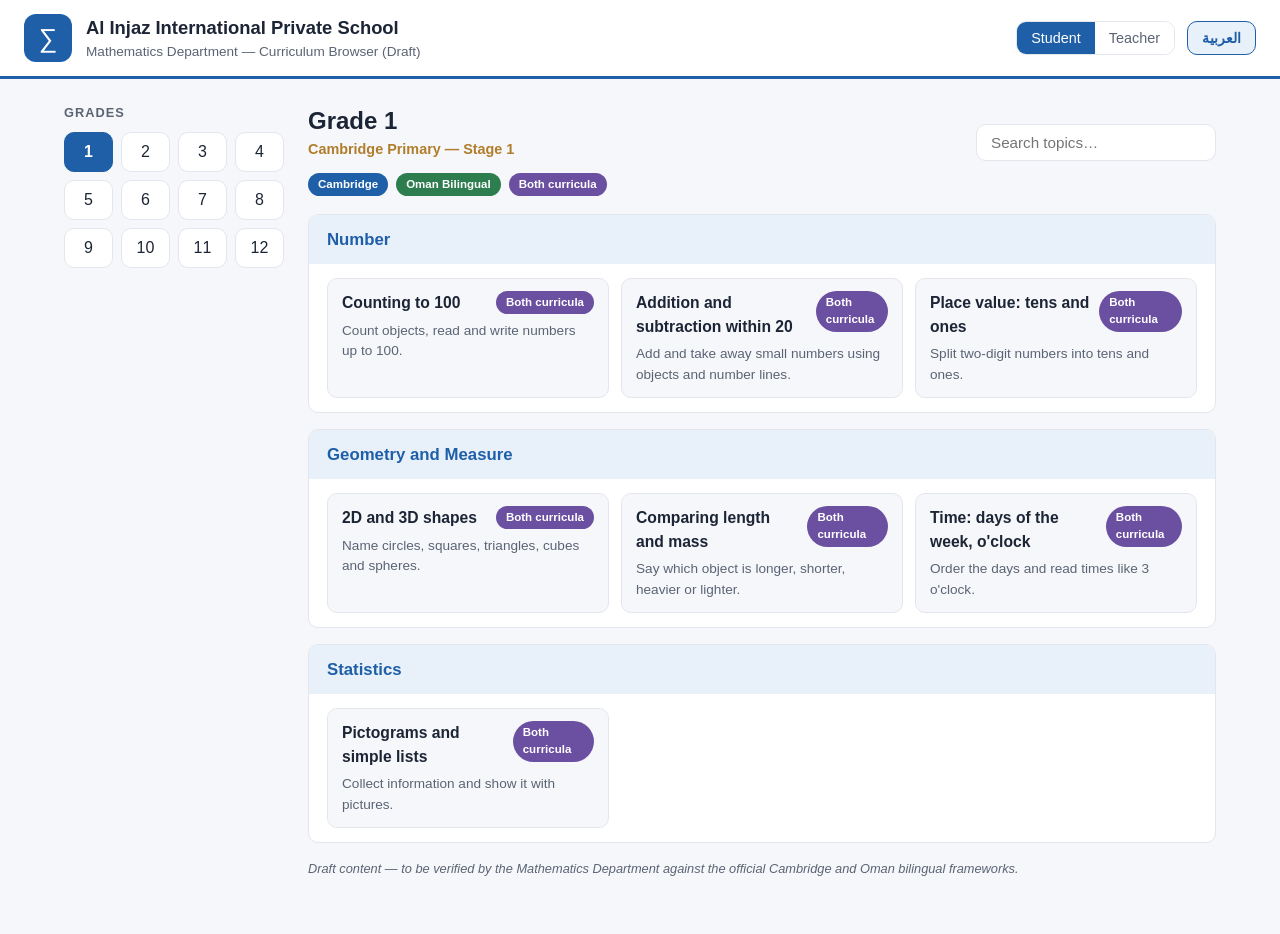
==== index.html @ 55287f1b "Add bilingual math curriculum browser (v0.1) Static EN/AR curriculum browser for grades 1-12 with Ca" ====
<!DOCTYPE html>
<html lang="en" dir="ltr">
<head>
  <meta charset="UTF-8">
  <meta name="viewport" content="width=device-width, initial-scale=1.0">
  <title>AlIPS Math Curriculum</title>
  <link rel="stylesheet" href="styles.css">
</head>
<body>
  <header class="topbar">
    <div class="brand">
      <div class="brand-mark">∑</div>
      <div class="brand-text">
        <h1 data-i18n="schoolName"></h1>
        <p data-i18n="appSubtitle"></p>
      </div>
    </div>
    <div class="controls">
      <div class="view-toggle" role="group" aria-label="View mode">
        <button id="view-student" class="toggle-btn active" data-i18n="studentView"></button>
        <button id="view-teacher" class="toggle-btn" data-i18n="teacherView"></button>
      </div>
      <button id="lang-toggle" class="lang-btn" aria-label="Switch language"></button>
    </div>
  </header>

  <div class="layout">
    <nav class="grade-nav" aria-label="Grades">
      <h2 data-i18n="grades"></h2>
      <ul id="grade-list"></ul>
    </nav>

    <main class="content">
      <div class="content-header">
        <div>
          <h2 id="grade-title"></h2>
          <p id="grade-stage" class="stage-label"></p>
        </div>
        <input id="search" type="search" data-i18n-placeholder="searchPlaceholder">
      </div>

      <div class="legend">
        <span class="badge badge-cambridge" data-i18n="cambridge"></span>
        <span class="badge badge-oman" data-i18n="oman"></span>
        <span class="badge badge-both" data-i18n="bothCurricula"></span>
      </div>

      <div id="strands"></div>

      <p class="draft-note" data-i18n="draftNote"></p>
    </main>
  </div>

  <script src="data.js"></script>
  <script src="app.js"></script>
</body>
</html>
---- styles.css ----
:root {
  --ink: #1c2536;
  --ink-soft: #5b6474;
  --paper: #f6f7fa;
  --card: #ffffff;
  --line: #e3e6ec;
  --primary: #1e5fa8;
  --primary-soft: #e8f0fa;
  --accent: #b07d2b;
  --cambridge: #1e5fa8;
  --oman: #2e7d4f;
  --both: #6b4fa1;
  --radius: 10px;
}

* { box-sizing: border-box; margin: 0; padding: 0; }

body {
  font-family: "Segoe UI", Tahoma, "Noto Sans Arabic", Arial, sans-serif;
  background: var(--paper);
  color: var(--ink);
  line-height: 1.5;
}

/* ---------- Header ---------- */
.topbar {
  display: flex;
  align-items: center;
  justify-content: space-between;
  gap: 16px;
  flex-wrap: wrap;
  padding: 14px 24px;
  background: var(--card);
  border-bottom: 3px solid var(--primary);
}

.brand { display: flex; align-items: center; gap: 14px; }

.brand-mark {
  width: 48px; height: 48px;
  display: grid; place-items: center;
  background: var(--primary);
  color: #fff;
  font-size: 26px;
  border-radius: 12px;
}

.brand-text h1 { font-size: 1.15rem; }
.brand-text p { font-size: 0.85rem; color: var(--ink-soft); }

.controls { display: flex; align-items: center; gap: 12px; }

.view-toggle {
  display: flex;
  border: 1px solid var(--line);
  border-radius: var(--radius);
  overflow: hidden;
}

.toggle-btn {
  border: none;
  background: var(--card);
  padding: 8px 14px;
  cursor: pointer;
  font-size: 0.9rem;
  color: var(--ink-soft);
}

.toggle-btn.active {
  background: var(--primary);
  color: #fff;
}

.lang-btn {
  border: 1px solid var(--primary);
  background: var(--primary-soft);
  color: var(--primary);
  padding: 8px 14px;
  border-radius: var(--radius);
  cursor: pointer;
  font-size: 0.9rem;
  font-weight: 600;
}

/* ---------- Layout ---------- */
.layout {
  display: grid;
  grid-template-columns: 220px 1fr;
  gap: 24px;
  max-width: 1200px;
  margin: 24px auto;
  padding: 0 24px;
}

@media (max-width: 760px) {
  .layout { grid-template-columns: 1fr; }
}

/* ---------- Grade nav ---------- */
.grade-nav h2 {
  font-size: 0.8rem;
  text-transform: uppercase;
  letter-spacing: 0.08em;
  color: var(--ink-soft);
  margin-bottom: 10px;
}

.grade-nav ul {
  list-style: none;
  display: grid;
  grid-template-columns: repeat(auto-fill, minmax(48px, 1fr));
  gap: 8px;
}

.grade-nav button {
  width: 100%;
  padding: 10px 0;
  border: 1px solid var(--line);
  border-radius: var(--radius);
  background: var(--card);
  font-size: 1rem;
  cursor: pointer;
  color: var(--ink);
}

.grade-nav button.active {
  background: var(--primary);
  border-color: var(--primary);
  color: #fff;
  font-weight: 700;
}

/* ---------- Content ---------- */
.content-header {
  display: flex;
  align-items: flex-end;
  justify-content: space-between;
  gap: 16px;
  flex-wrap: wrap;
  margin-bottom: 12px;
}

.content-header h2 { font-size: 1.5rem; }

.stage-label { color: var(--accent); font-size: 0.9rem; font-weight: 600; }

#search {
  padding: 9px 14px;
  border: 1px solid var(--line);
  border-radius: var(--radius);
  min-width: 240px;
  font-size: 0.95rem;
  background: var(--card);
}

/* ---------- Legend & badges ---------- */
.legend { display: flex; gap: 8px; margin-bottom: 18px; flex-wrap: wrap; }

.badge {
  font-size: 0.72rem;
  font-weight: 600;
  padding: 3px 10px;
  border-radius: 999px;
  color: #fff;
}

.badge-cambridge { background: var(--cambridge); }
.badge-oman { background: var(--oman); }
.badge-both { background: var(--both); }

/* ---------- Strands & topics ---------- */
.strand {
  background: var(--card);
  border: 1px solid var(--line);
  border-radius: var(--radius);
  margin-bottom: 16px;
  overflow: hidden;
}

.strand > h3 {
  padding: 12px 18px;
  background: var(--primary-soft);
  color: var(--primary);
  font-size: 1.05rem;
}

.topics {
  display: grid;
  grid-template-columns: repeat(auto-fill, minmax(280px, 1fr));
  gap: 12px;
  padding: 14px 18px;
}

.topic {
  border: 1px solid var(--line);
  border-radius: var(--radius);
  padding: 12px 14px;
  background: var(--paper);
}

.topic-head {
  display: flex;
  align-items: flex-start;
  justify-content: space-between;
  gap: 8px;
}

.topic h4 { font-size: 0.98rem; }

.topic p {
  margin-top: 6px;
  font-size: 0.85rem;
  color: var(--ink-soft);
}

.teacher-note { border-inline-start: 3px solid var(--accent); padding-inline-start: 8px; }

.hidden { display: none !important; }

.no-results {
  padding: 24px;
  text-align: center;
  color: var(--ink-soft);
}

.draft-note {
  margin: 8px 0 32px;
  font-size: 0.8rem;
  color: var(--ink-soft);
  font-style: italic;
}
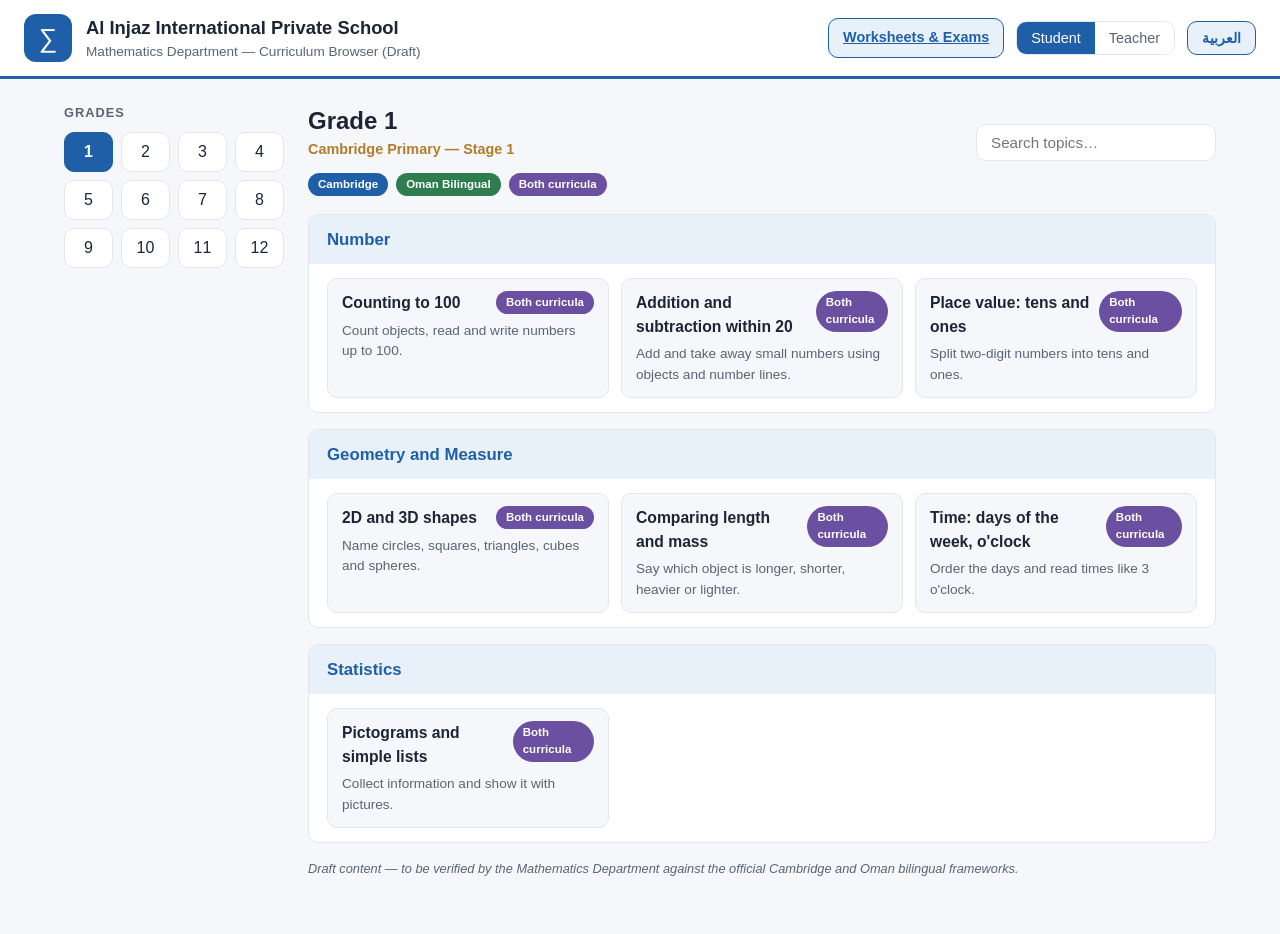
==== commit f91017a4: "Add worksheet and term-exam generator (v0.2) Seeded procedural question engine (gen.js) with ~30 bil" ====
--- a/index.html
+++ b/index.html
@@ -16,6 +16,7 @@
       </div>
     </div>
     <div class="controls">
+      <a href="worksheets.html" class="lang-btn" data-i18n="worksheetLink"></a>
       <div class="view-toggle" role="group" aria-label="View mode">
         <button id="view-student" class="toggle-btn active" data-i18n="studentView"></button>
         <button id="view-teacher" class="toggle-btn" data-i18n="teacherView"></button>
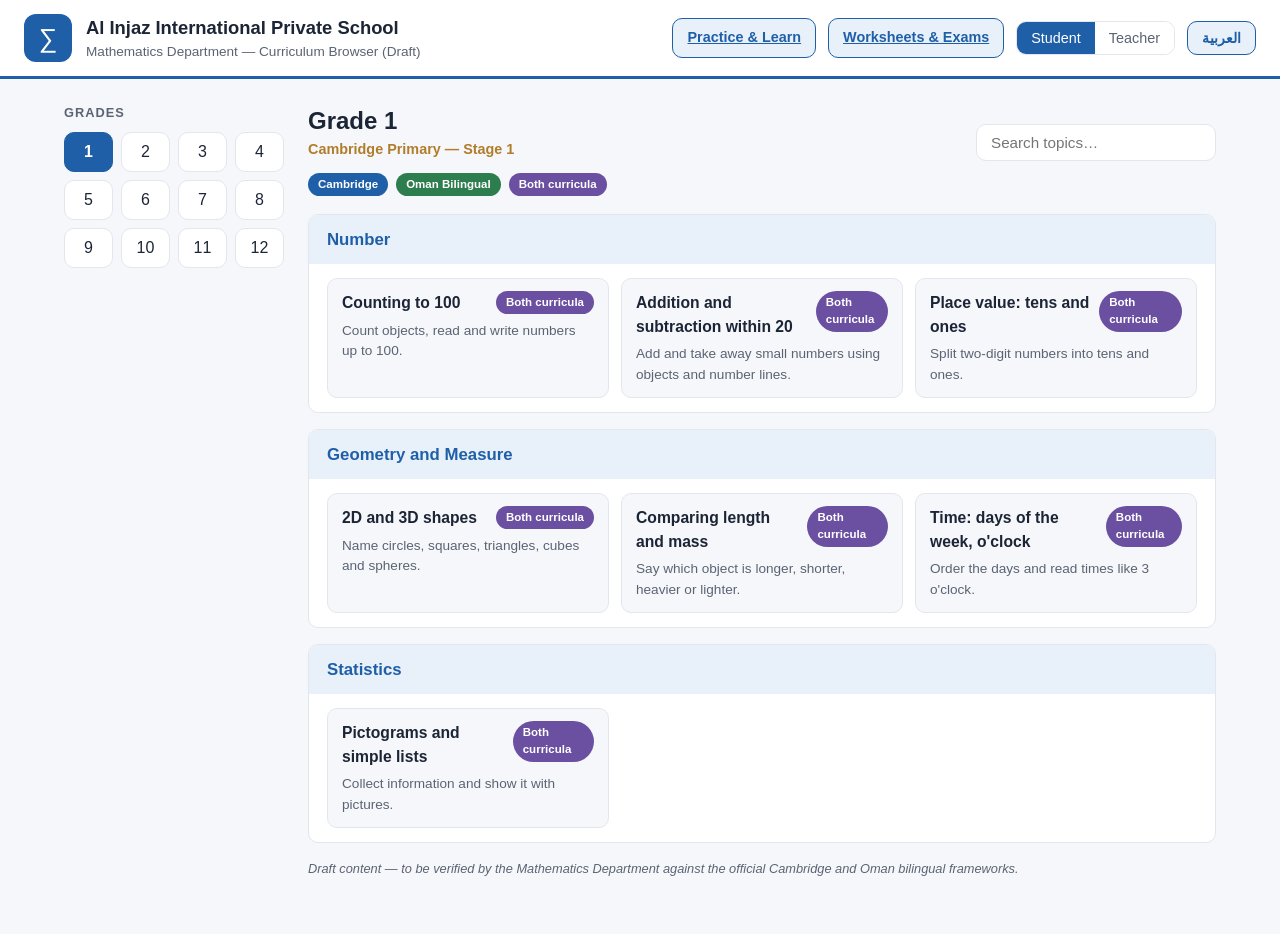
==== commit 53d6f83b: "Add Practice & Learn: guided lessons, research links, practice with mark schemes (v0.3) - learn.html" ====
--- a/index.html
+++ b/index.html
@@ -16,6 +16,7 @@
       </div>
     </div>
     <div class="controls">
+      <a href="learn.html" class="lang-btn" data-i18n="practiceLink"></a>
       <a href="worksheets.html" class="lang-btn" data-i18n="worksheetLink"></a>
       <div class="view-toggle" role="group" aria-label="View mode">
         <button id="view-student" class="toggle-btn active" data-i18n="studentView"></button>
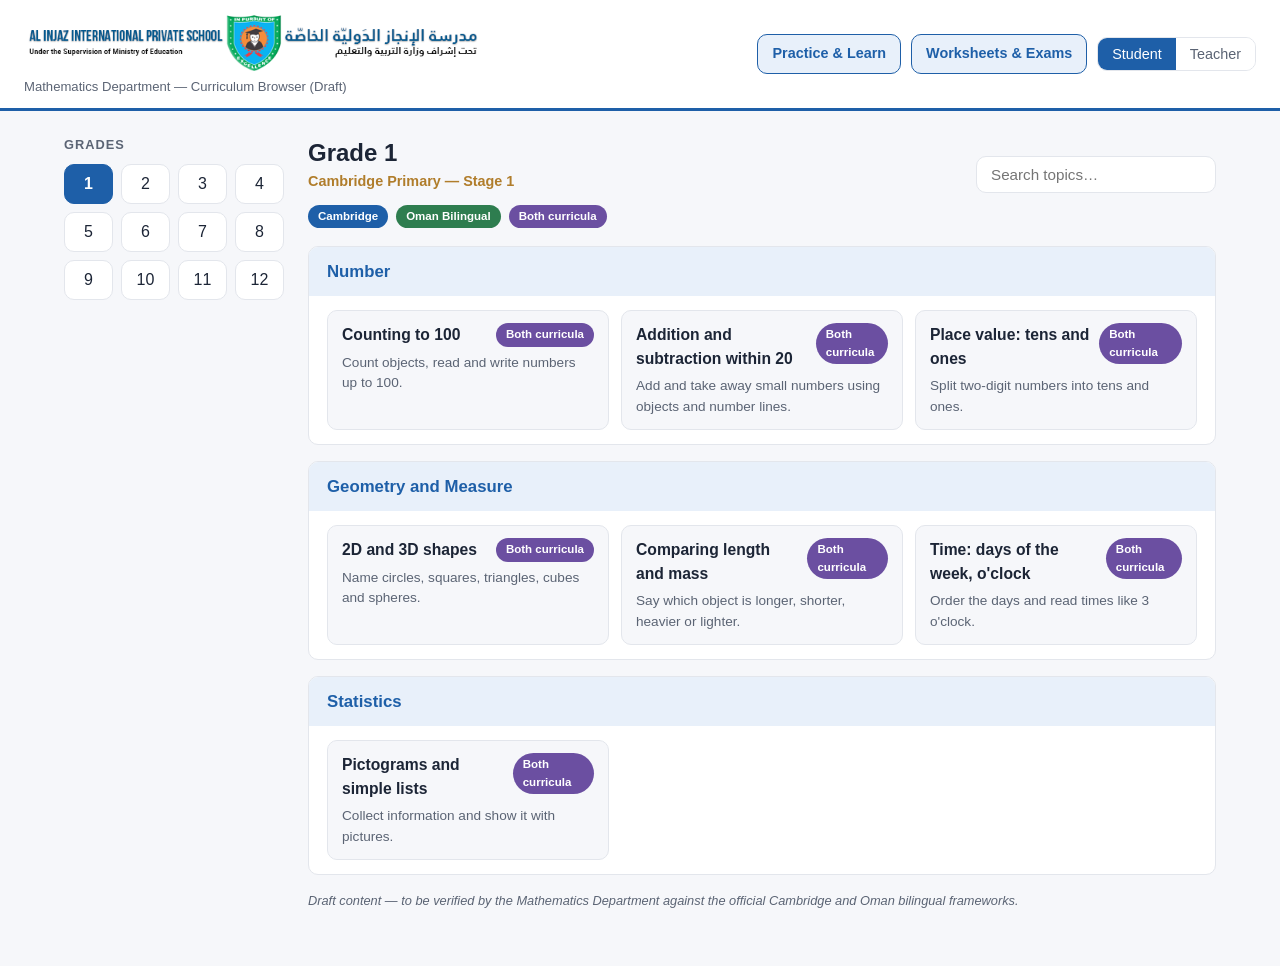
==== commit 684cec18: "Remove Arabic, adopt department print templates, Comic Sans sizing (v0.4) - English-only throughout:" ====
--- a/index.html
+++ b/index.html
@@ -1,5 +1,5 @@
 <!DOCTYPE html>
-<html lang="en" dir="ltr">
+<html lang="en">
 <head>
   <meta charset="UTF-8">
   <meta name="viewport" content="width=device-width, initial-scale=1.0">
@@ -9,20 +9,16 @@
 <body>
   <header class="topbar">
     <div class="brand">
-      <div class="brand-mark">∑</div>
-      <div class="brand-text">
-        <h1 data-i18n="schoolName"></h1>
-        <p data-i18n="appSubtitle"></p>
-      </div>
+      <img src="letterhead.png" alt="Al Injaz International Private School" class="letterhead">
+      <p class="brand-sub" data-i18n="appSubtitle"></p>
     </div>
     <div class="controls">
-      <a href="learn.html" class="lang-btn" data-i18n="practiceLink"></a>
-      <a href="worksheets.html" class="lang-btn" data-i18n="worksheetLink"></a>
+      <a href="learn.html" class="nav-btn" data-i18n="practiceLink"></a>
+      <a href="worksheets.html" class="nav-btn" data-i18n="worksheetLink"></a>
       <div class="view-toggle" role="group" aria-label="View mode">
         <button id="view-student" class="toggle-btn active" data-i18n="studentView"></button>
         <button id="view-teacher" class="toggle-btn" data-i18n="teacherView"></button>
       </div>
-      <button id="lang-toggle" class="lang-btn" aria-label="Switch language"></button>
     </div>
   </header>
 
--- a/styles.css
+++ b/styles.css
@@ -16,7 +16,7 @@
 * { box-sizing: border-box; margin: 0; padding: 0; }
 
 body {
-  font-family: "Segoe UI", Tahoma, "Noto Sans Arabic", Arial, sans-serif;
+  font-family: "Segoe UI", Tahoma, Arial, sans-serif;
   background: var(--paper);
   color: var(--ink);
   line-height: 1.5;
@@ -29,26 +29,18 @@
   justify-content: space-between;
   gap: 16px;
   flex-wrap: wrap;
-  padding: 14px 24px;
+  padding: 12px 24px;
   background: var(--card);
   border-bottom: 3px solid var(--primary);
 }
 
-.brand { display: flex; align-items: center; gap: 14px; }
-
-.brand-mark {
-  width: 48px; height: 48px;
-  display: grid; place-items: center;
-  background: var(--primary);
-  color: #fff;
-  font-size: 26px;
-  border-radius: 12px;
-}
-
-.brand-text h1 { font-size: 1.15rem; }
-.brand-text p { font-size: 0.85rem; color: var(--ink-soft); }
-
-.controls { display: flex; align-items: center; gap: 12px; }
+.brand { display: flex; flex-direction: column; gap: 2px; min-width: 260px; flex: 1; }
+
+.letterhead { display: block; width: 100%; max-width: 460px; height: auto; }
+
+.brand-sub { font-size: 0.82rem; color: var(--ink-soft); }
+
+.controls { display: flex; align-items: center; gap: 10px; flex-wrap: wrap; }
 
 .view-toggle {
   display: flex;
@@ -64,14 +56,12 @@
   cursor: pointer;
   font-size: 0.9rem;
   color: var(--ink-soft);
-}
-
-.toggle-btn.active {
-  background: var(--primary);
-  color: #fff;
-}
-
-.lang-btn {
+  font-family: inherit;
+}
+
+.toggle-btn.active { background: var(--primary); color: #fff; }
+
+.nav-btn {
   border: 1px solid var(--primary);
   background: var(--primary-soft);
   color: var(--primary);
@@ -80,6 +70,8 @@
   cursor: pointer;
   font-size: 0.9rem;
   font-weight: 600;
+  text-decoration: none;
+  font-family: inherit;
 }
 
 /* ---------- Layout ---------- */
@@ -121,6 +113,7 @@
   font-size: 1rem;
   cursor: pointer;
   color: var(--ink);
+  font-family: inherit;
 }
 
 .grade-nav button.active {
@@ -151,6 +144,7 @@
   min-width: 240px;
   font-size: 0.95rem;
   background: var(--card);
+  font-family: inherit;
 }
 
 /* ---------- Legend & badges ---------- */
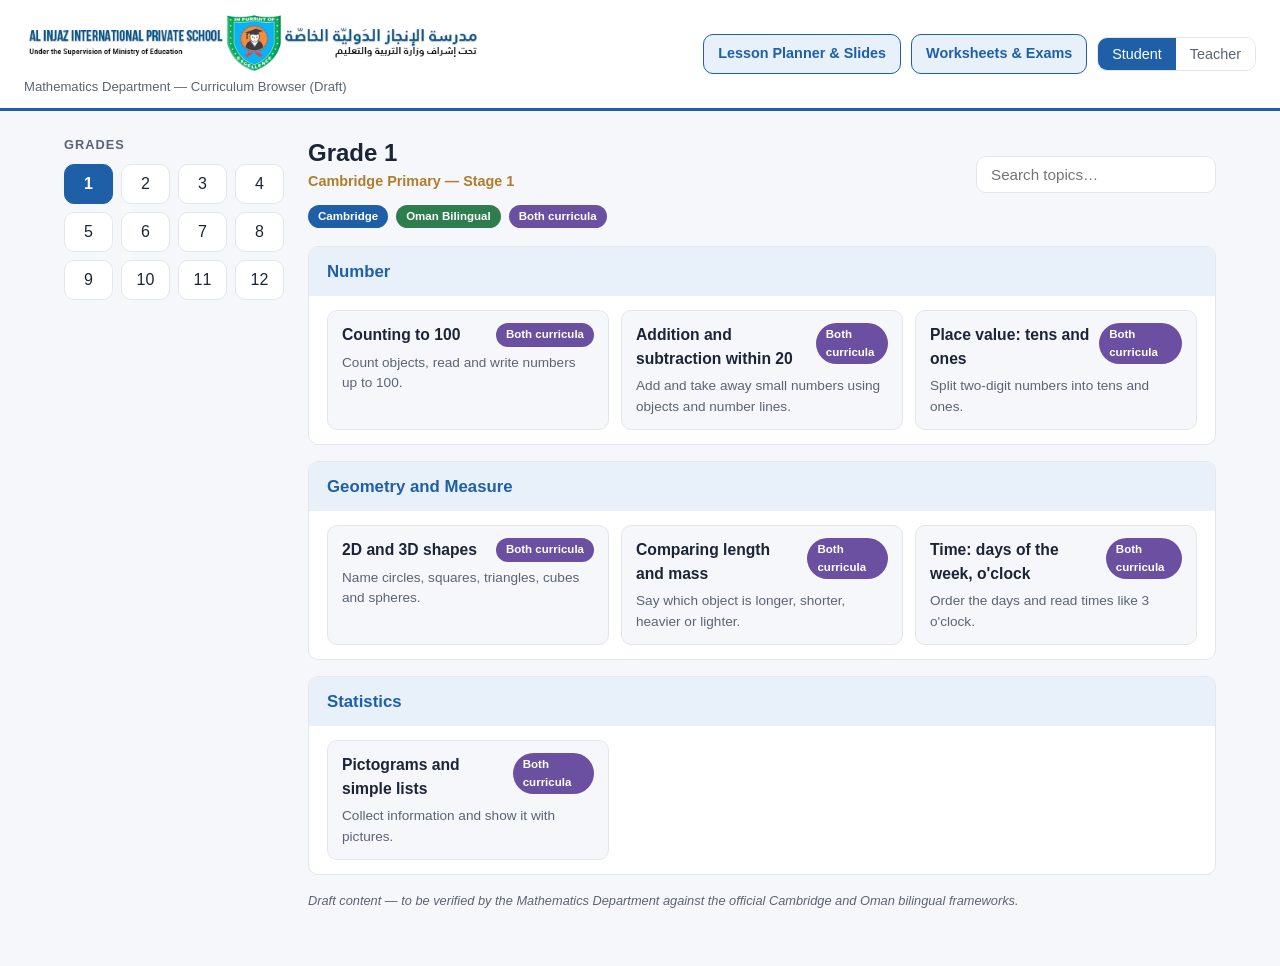
==== commit bff2b6b9: "Replace guided learning with a Lesson Planner, add proper maths notation (v0.8) - Removed the studen" ====
--- a/index.html
+++ b/index.html
@@ -13,7 +13,7 @@
       <p class="brand-sub" data-i18n="appSubtitle"></p>
     </div>
     <div class="controls">
-      <a href="learn.html" class="nav-btn" data-i18n="practiceLink"></a>
+      <a href="plan.html" class="nav-btn" data-i18n="plannerLink"></a>
       <a href="worksheets.html" class="nav-btn" data-i18n="worksheetLink"></a>
       <div class="view-toggle" role="group" aria-label="View mode">
         <button id="view-student" class="toggle-btn active" data-i18n="studentView"></button>
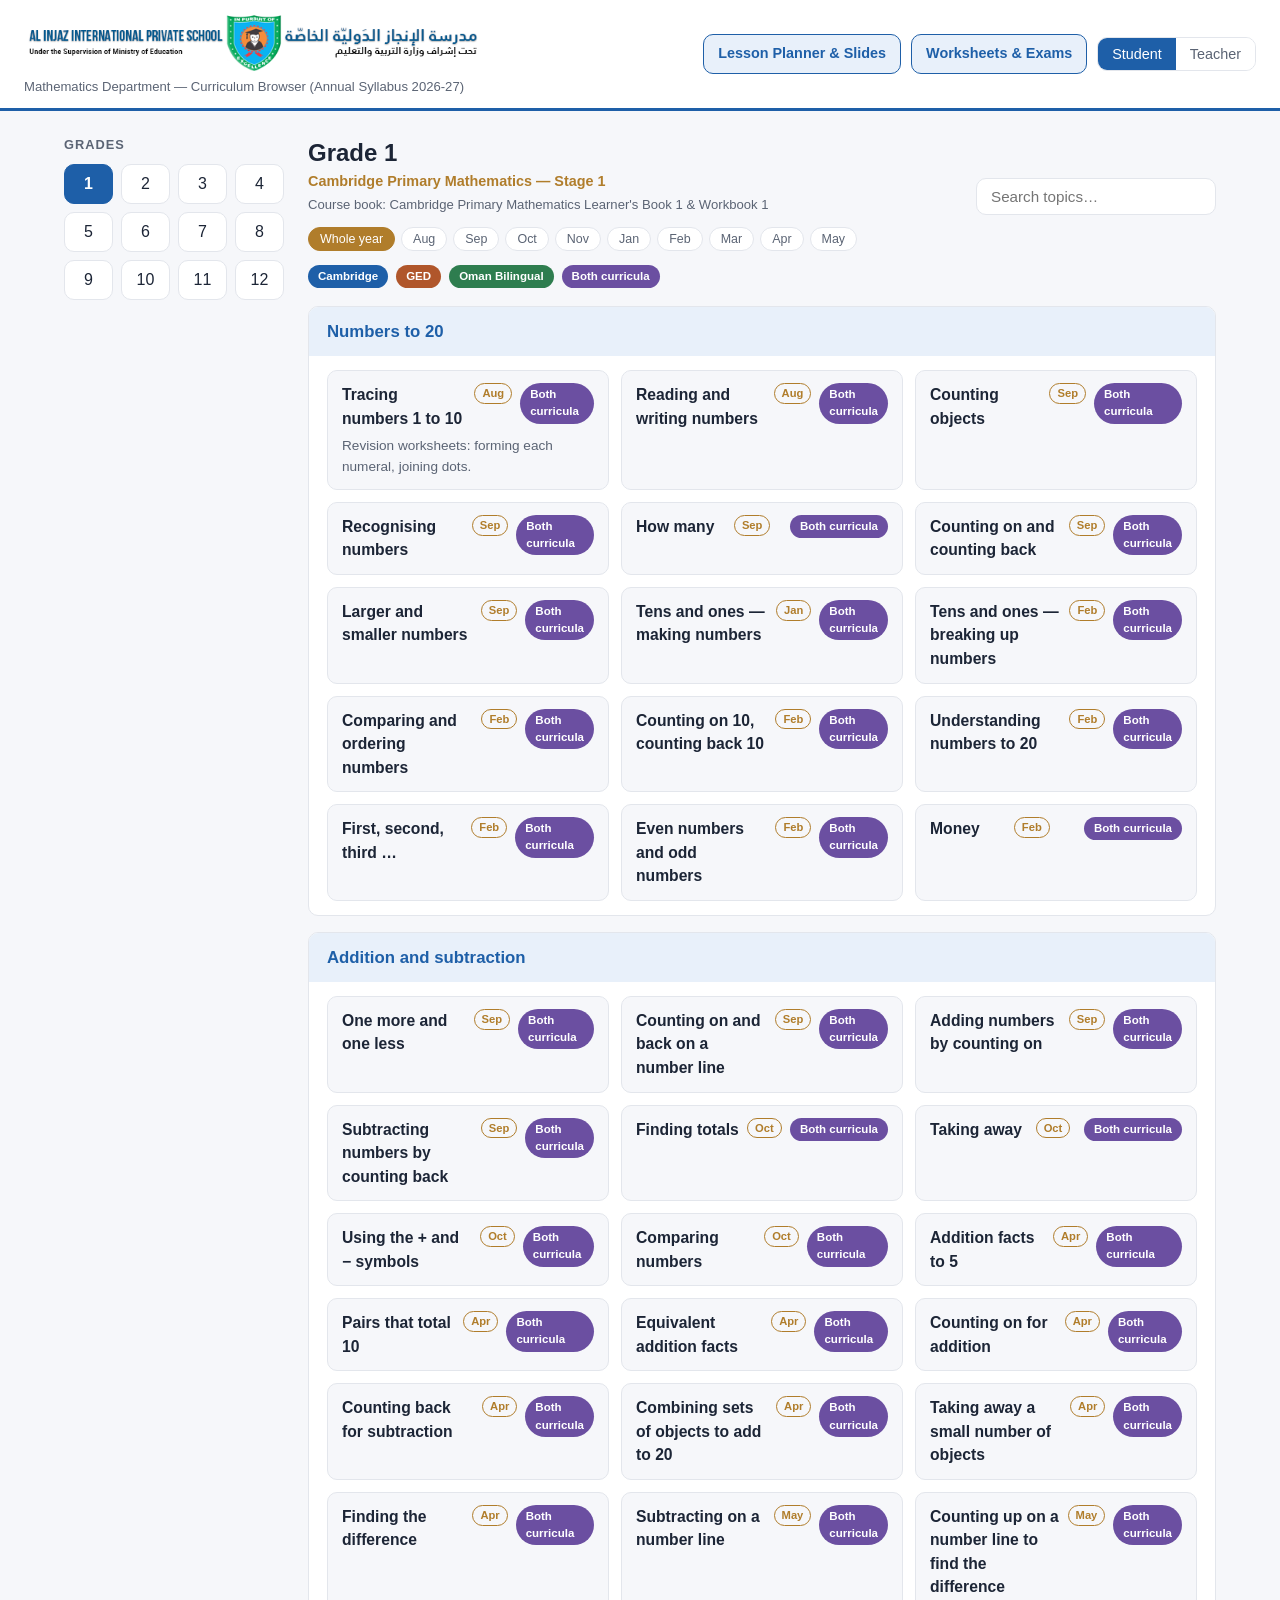
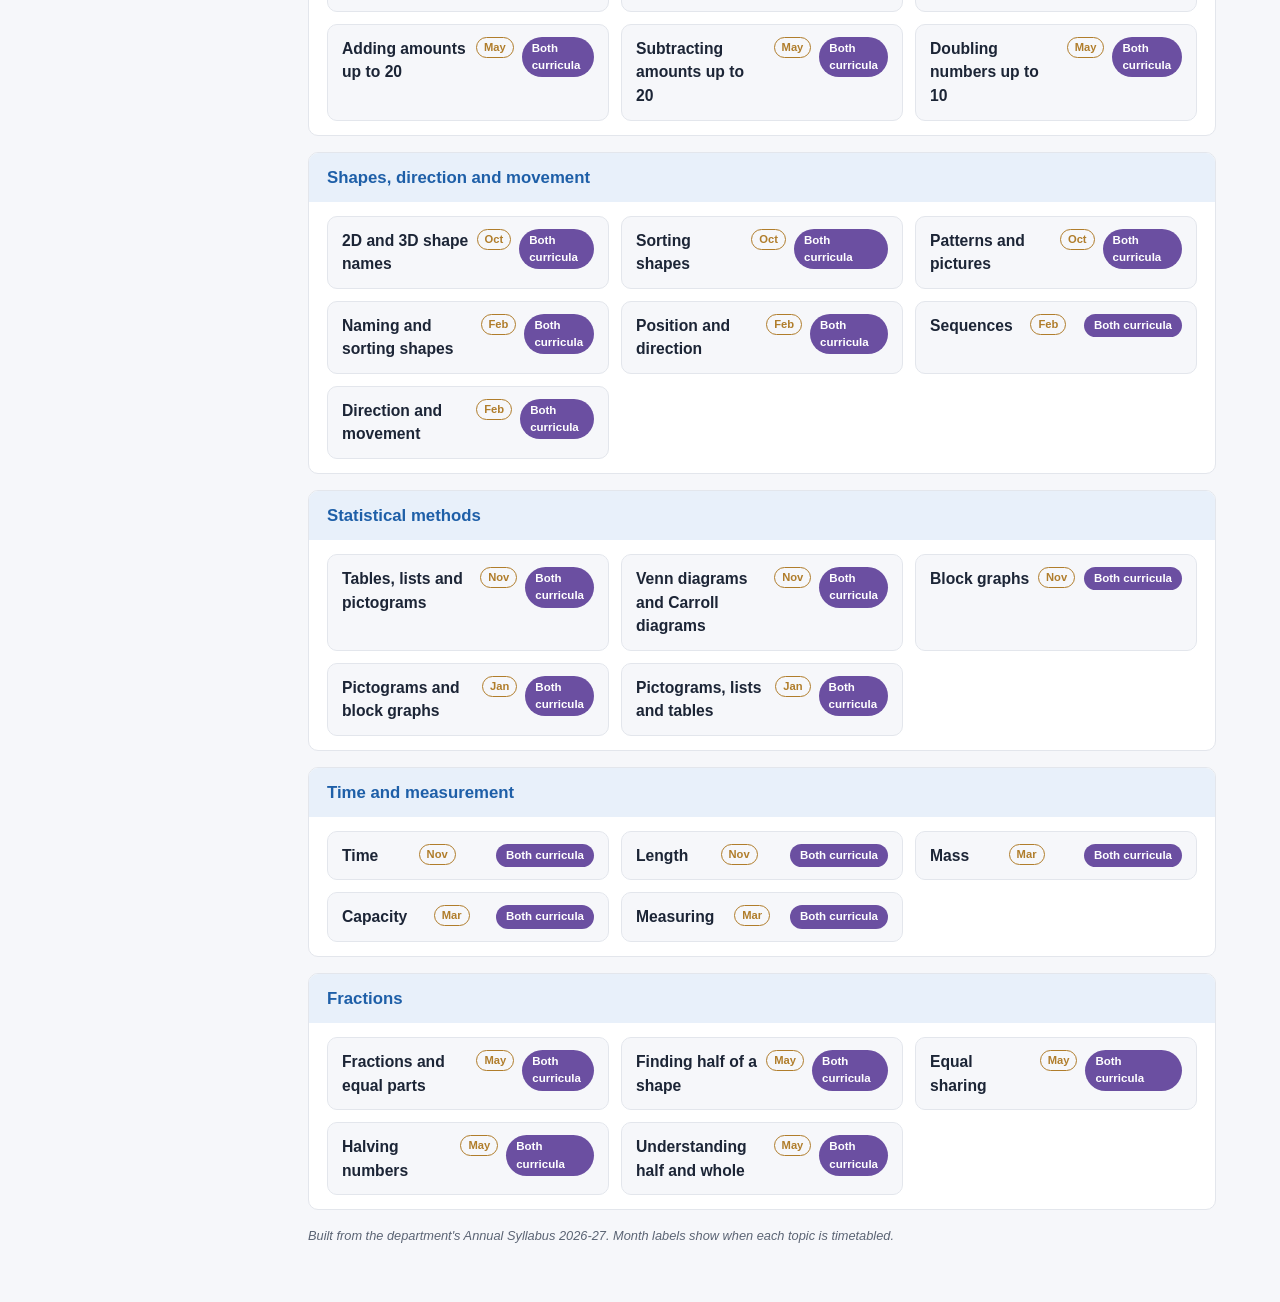
==== commit cad87727: "Rebuild the curriculum from the department's Annual Syllabus 2026-27 Built from the seventeen annual" ====
--- a/index.html
+++ b/index.html
@@ -33,12 +33,20 @@
         <div>
           <h2 id="grade-title"></h2>
           <p id="grade-stage" class="stage-label"></p>
+          <p id="grade-book" class="book-label"></p>
         </div>
         <input id="search" type="search" data-i18n-placeholder="searchPlaceholder">
       </div>
 
+      <!-- Stream selector: only Grades 10-12 run more than one syllabus -->
+      <div id="track-bar" class="track-bar hidden" role="group" aria-label="Stream"></div>
+
+      <!-- Month filter, from the annual plan -->
+      <div id="month-bar" class="month-bar" role="group" aria-label="Month"></div>
+
       <div class="legend">
         <span class="badge badge-cambridge" data-i18n="cambridge"></span>
+        <span class="badge badge-ged" data-i18n="ged"></span>
         <span class="badge badge-oman" data-i18n="oman"></span>
         <span class="badge badge-both" data-i18n="bothCurricula"></span>
       </div>
--- a/styles.css
+++ b/styles.css
@@ -10,6 +10,7 @@
   --cambridge: #1e5fa8;
   --oman: #2e7d4f;
   --both: #6b4fa1;
+  --ged: #b0562b;
   --radius: 10px;
 }
 
@@ -161,6 +162,52 @@
 .badge-cambridge { background: var(--cambridge); }
 .badge-oman { background: var(--oman); }
 .badge-both { background: var(--both); }
+.badge-ged { background: var(--ged); }
+
+.book-label { color: var(--ink-soft); font-size: 0.82rem; margin-top: 2px; }
+
+/* ---------- Stream selector (Grades 10-12) ---------- */
+.track-bar { display: flex; gap: 8px; margin-bottom: 12px; flex-wrap: wrap; }
+
+.track-btn {
+  padding: 8px 16px;
+  border: 1px solid var(--line);
+  background: var(--card);
+  color: var(--ink);
+  border-radius: var(--radius);
+  font-family: inherit;
+  font-size: 0.9rem;
+  font-weight: 600;
+  cursor: pointer;
+}
+.track-btn:hover { border-color: var(--primary); }
+.track-btn.active { background: var(--primary); border-color: var(--primary); color: #fff; }
+
+/* ---------- Month filter ---------- */
+.month-bar { display: flex; gap: 6px; margin-bottom: 14px; flex-wrap: wrap; }
+
+.month-btn {
+  padding: 4px 11px;
+  border: 1px solid var(--line);
+  background: var(--card);
+  color: var(--ink-soft);
+  border-radius: 999px;
+  font-family: inherit;
+  font-size: 0.78rem;
+  cursor: pointer;
+}
+.month-btn:hover { border-color: var(--accent); color: var(--ink); }
+.month-btn.active { background: var(--accent); border-color: var(--accent); color: #fff; }
+
+.month-tag {
+  font-size: 0.7rem;
+  font-weight: 600;
+  color: var(--accent);
+  border: 1px solid var(--accent);
+  border-radius: 999px;
+  padding: 1px 7px;
+  white-space: nowrap;
+}
 
 /* ---------- Strands & topics ---------- */
 .strand {
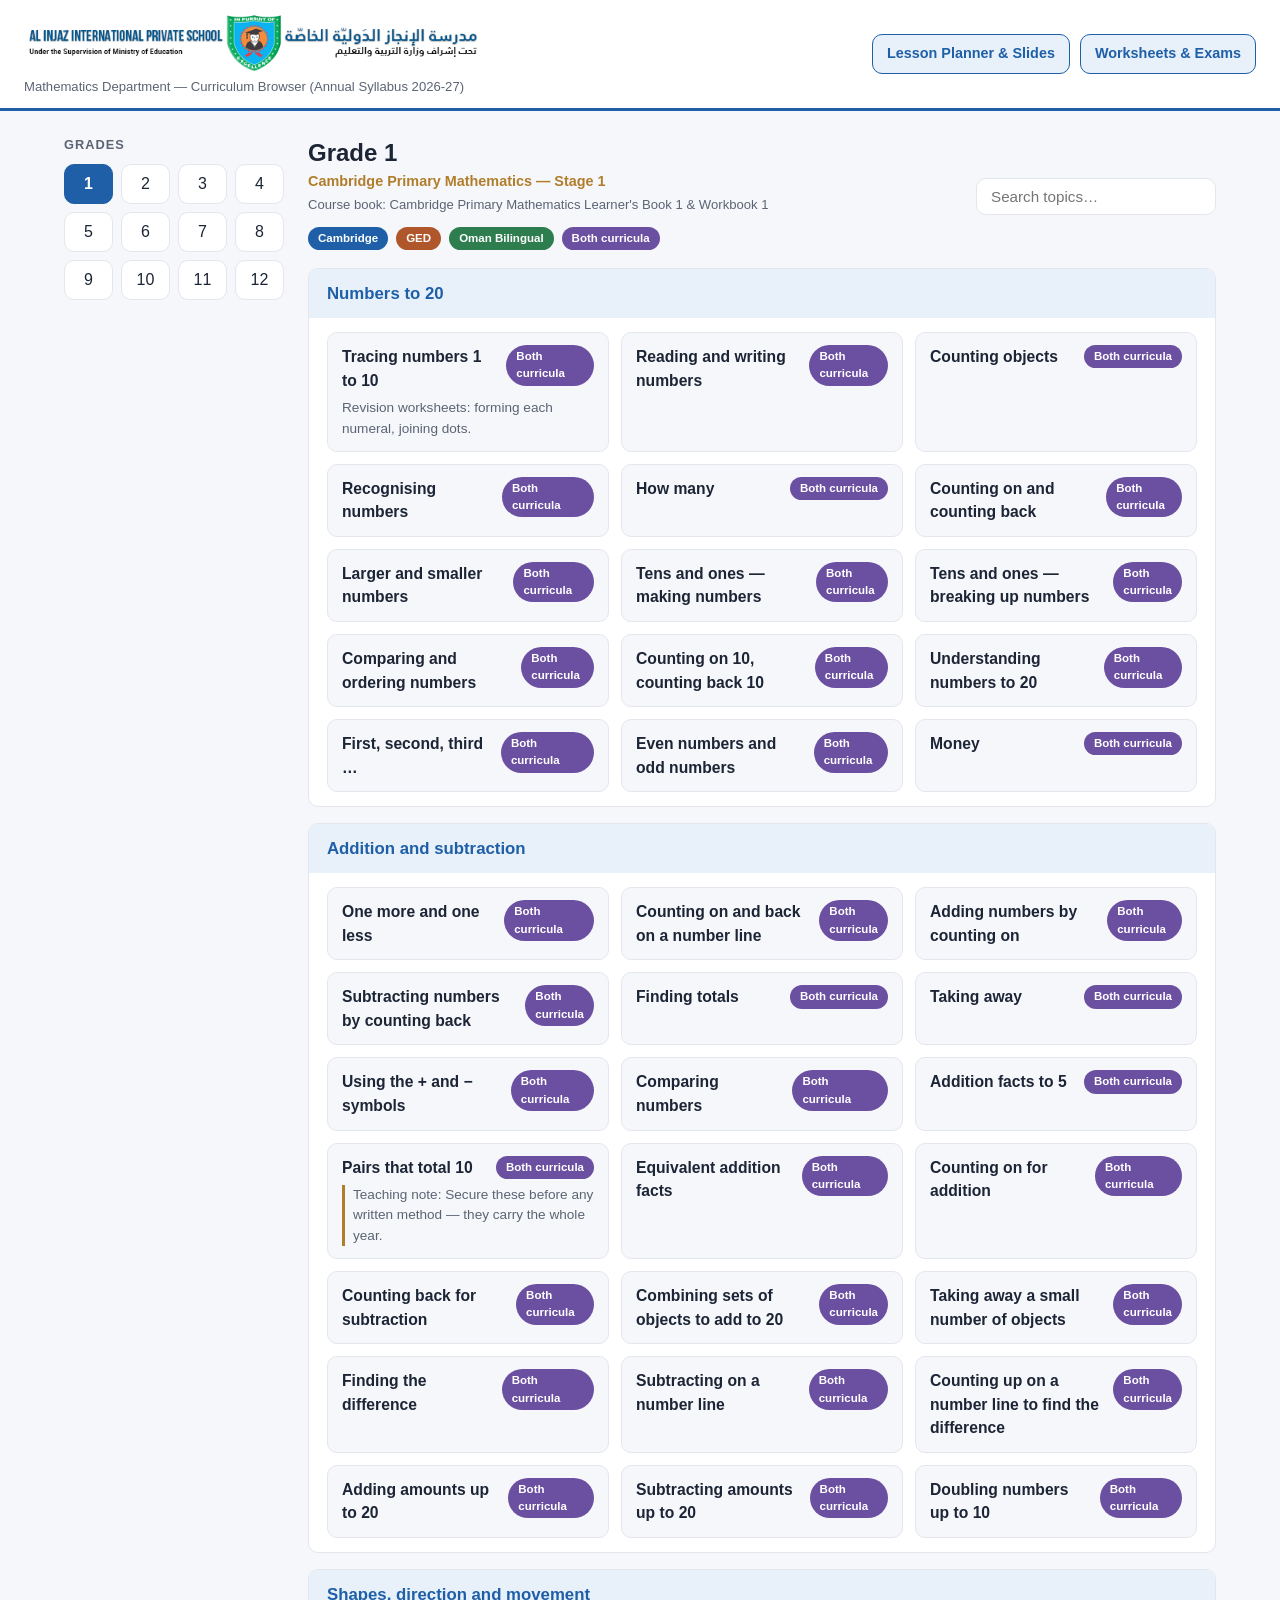
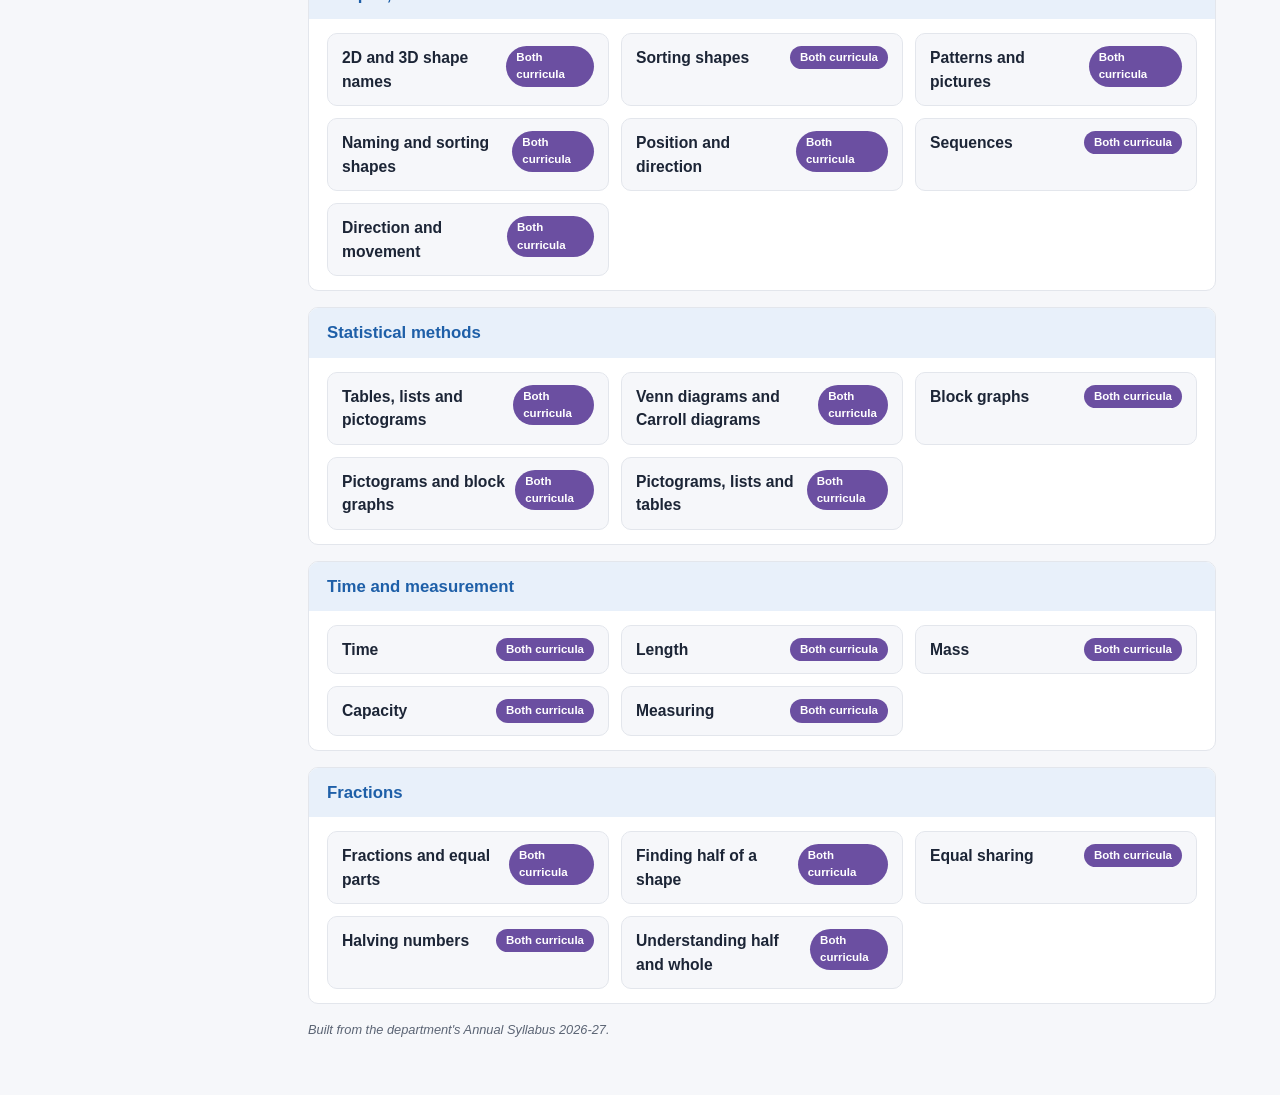
==== commit 3f3f5f1f: "Every syllabus sub-topic reaches a generator; drop Student view and months The worksheet dropdown di" ====
--- a/index.html
+++ b/index.html
@@ -15,10 +15,6 @@
     <div class="controls">
       <a href="plan.html" class="nav-btn" data-i18n="plannerLink"></a>
       <a href="worksheets.html" class="nav-btn" data-i18n="worksheetLink"></a>
-      <div class="view-toggle" role="group" aria-label="View mode">
-        <button id="view-student" class="toggle-btn active" data-i18n="studentView"></button>
-        <button id="view-teacher" class="toggle-btn" data-i18n="teacherView"></button>
-      </div>
     </div>
   </header>
 
@@ -41,9 +37,6 @@
       <!-- Stream selector: only Grades 10-12 run more than one syllabus -->
       <div id="track-bar" class="track-bar hidden" role="group" aria-label="Stream"></div>
 
-      <!-- Month filter, from the annual plan -->
-      <div id="month-bar" class="month-bar" role="group" aria-label="Month"></div>
-
       <div class="legend">
         <span class="badge badge-cambridge" data-i18n="cambridge"></span>
         <span class="badge badge-ged" data-i18n="ged"></span>
--- a/styles.css
+++ b/styles.css
@@ -183,32 +183,6 @@
 .track-btn:hover { border-color: var(--primary); }
 .track-btn.active { background: var(--primary); border-color: var(--primary); color: #fff; }
 
-/* ---------- Month filter ---------- */
-.month-bar { display: flex; gap: 6px; margin-bottom: 14px; flex-wrap: wrap; }
-
-.month-btn {
-  padding: 4px 11px;
-  border: 1px solid var(--line);
-  background: var(--card);
-  color: var(--ink-soft);
-  border-radius: 999px;
-  font-family: inherit;
-  font-size: 0.78rem;
-  cursor: pointer;
-}
-.month-btn:hover { border-color: var(--accent); color: var(--ink); }
-.month-btn.active { background: var(--accent); border-color: var(--accent); color: #fff; }
-
-.month-tag {
-  font-size: 0.7rem;
-  font-weight: 600;
-  color: var(--accent);
-  border: 1px solid var(--accent);
-  border-radius: 999px;
-  padding: 1px 7px;
-  white-space: nowrap;
-}
-
 /* ---------- Strands & topics ---------- */
 .strand {
   background: var(--card);
